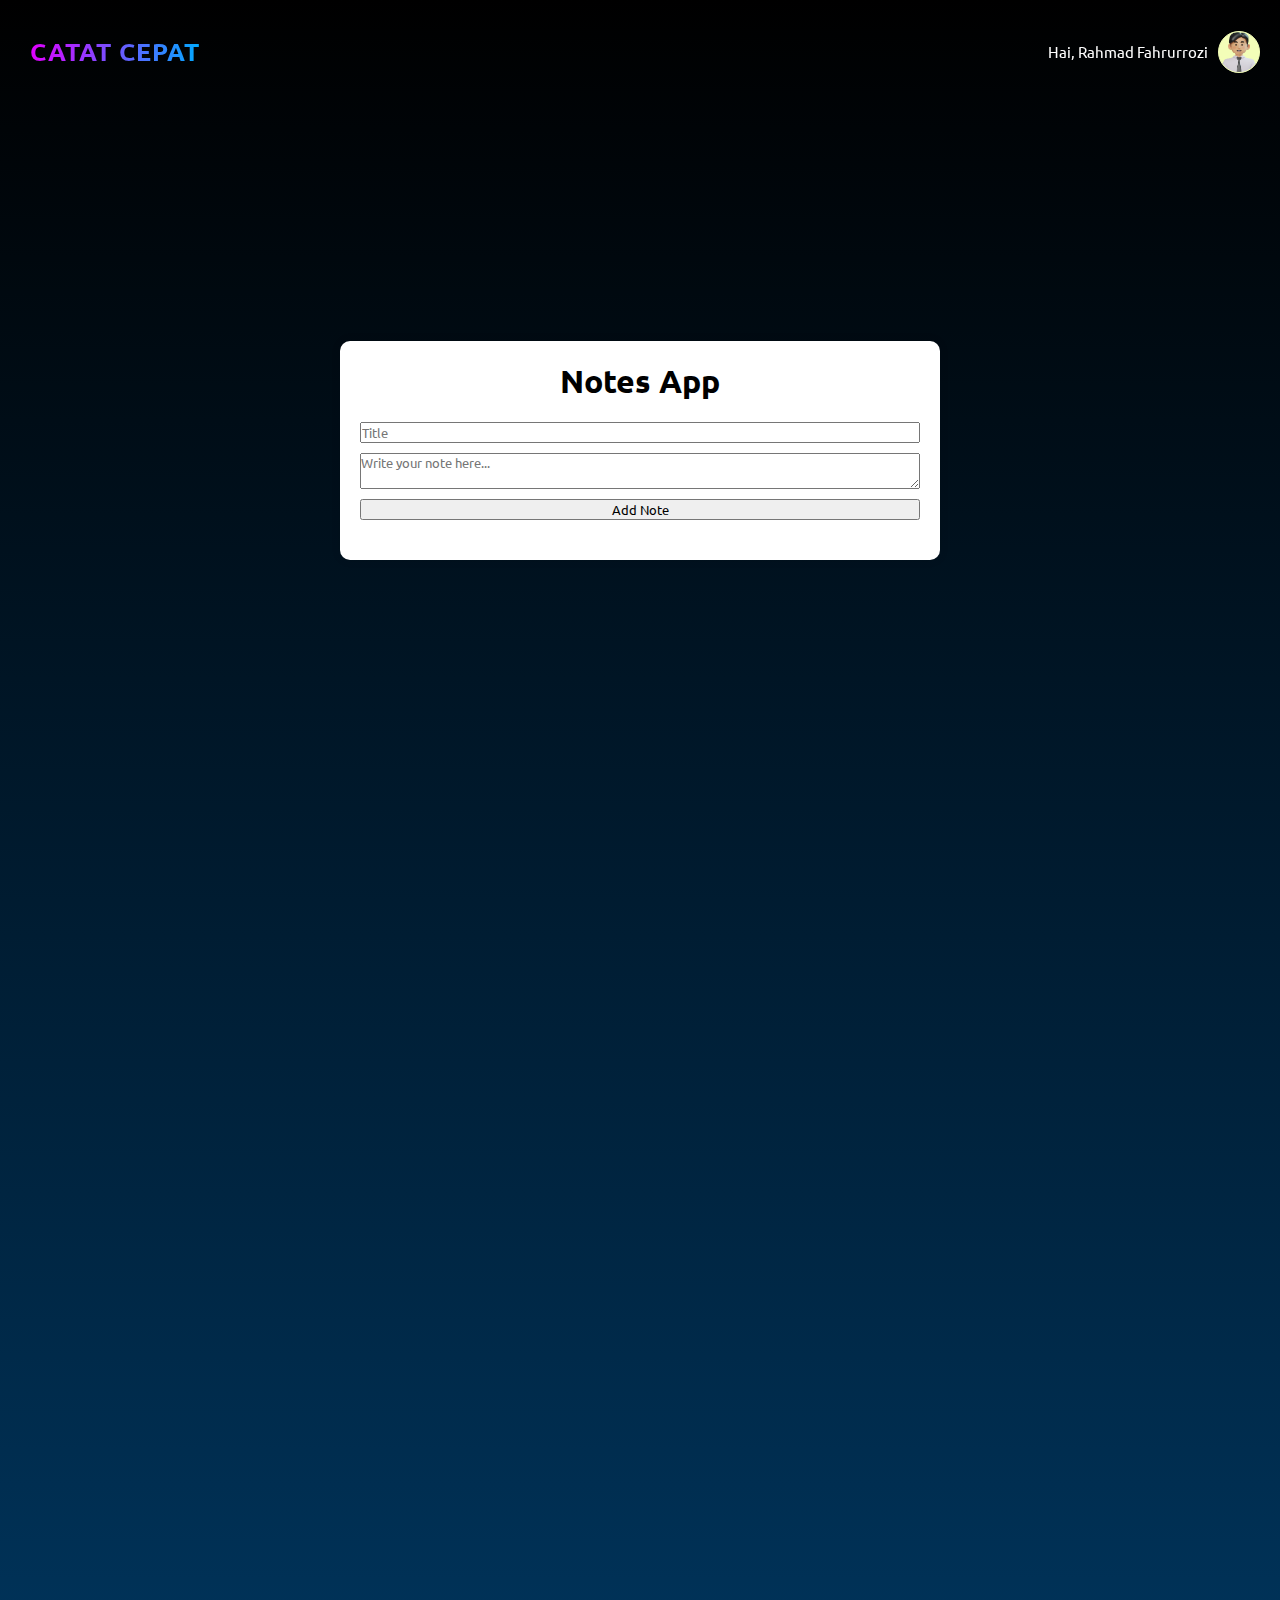
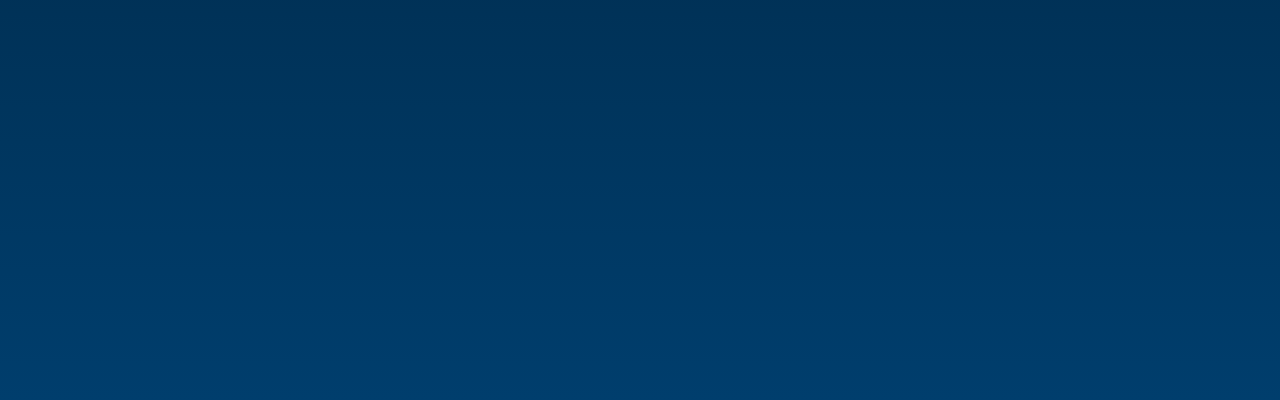
==== index.html @ a2e4c845 "add navbar component" ====
<!DOCTYPE html>
<html lang="en">
  <head>
    <meta charset="UTF-8" />
    <meta name="viewport" content="width=device-width, initial-scale=1.0" />
    <title>Notes App</title>
    <link rel="stylesheet" href="style.css" />
    <link rel="preconnect" href="https://fonts.googleapis.com" />
    <link rel="preconnect" href="https://fonts.gstatic.com" crossorigin />
    <link
      href="https://fonts.googleapis.com/css2?family=Ubuntu:ital,wght@0,300;0,400;0,500;0,700;1,300;1,400;1,500;1,700&display=swap"
      rel="stylesheet"
    />
  </head>
  <body>
    <navbar-component></navbar-component>
    <section class="container-section1">
      <div class="app">
        <header>
          <h1>Notes App</h1>
        </header>
        <main>
          <form id="note-form">
            <input type="text" id="title" placeholder="Title" required />
            <textarea
              id="body"
              placeholder="Write your note here..."
              required
            ></textarea>
            <button type="submit">Add Note</button>
          </form>
          <section id="notes-container">
            <note-element></note-element>
          </section>
        </main>
      </div>
    </section>

    <script src="app.js"></script>
    <script src="/components/navbar.js"></script>
  </body>
</html>
---- style.css ----
* {
  box-sizing: border-box;
  padding: 0;
  margin: 0;
  text-decoration: none;
  list-style-type: none;
  font-family: "ubuntu", sans-serif;
} /* style.css */

body {
  font-family: Arial, sans-serif;
  margin: 0;
  padding: 0;
  height: 2000px;
  background: rgb(0, 0, 0);
  background: -moz-linear-gradient(
    180deg,
    rgba(0, 0, 0, 1) 0%,
    rgba(0, 62, 109, 1) 100%
  );
  background: -webkit-linear-gradient(
    180deg,
    rgba(0, 0, 0, 1) 0%,
    rgba(0, 62, 109, 1) 100%
  );
  background: linear-gradient(
    180deg,
    rgba(0, 0, 0, 1) 0%,
    rgba(0, 62, 109, 1) 100%
  );
  filter: progid:DXImageTransform.Microsoft.gradient(startColorstr="#000000",endColorstr="#003e6d",GradientType=1);
}

.app {
  background: white;
  padding: 20px;
  border-radius: 10px;
  box-shadow: 0 0 10px rgba(0, 0, 0, 0.1);
  width: 100%;
  max-width: 600px;
}

.container-section1 {
  display: flex;
  flex-direction: column;
  justify-content: center;
  align-items: center;
  height: 100vh;
}

header {
  text-align: center;
  margin-bottom: 20px;
}

form {
  display: grid;
  gap: 10px;
}

#notes-container {
  display: grid;
  gap: 10px;
  margin-top: 20px;
}
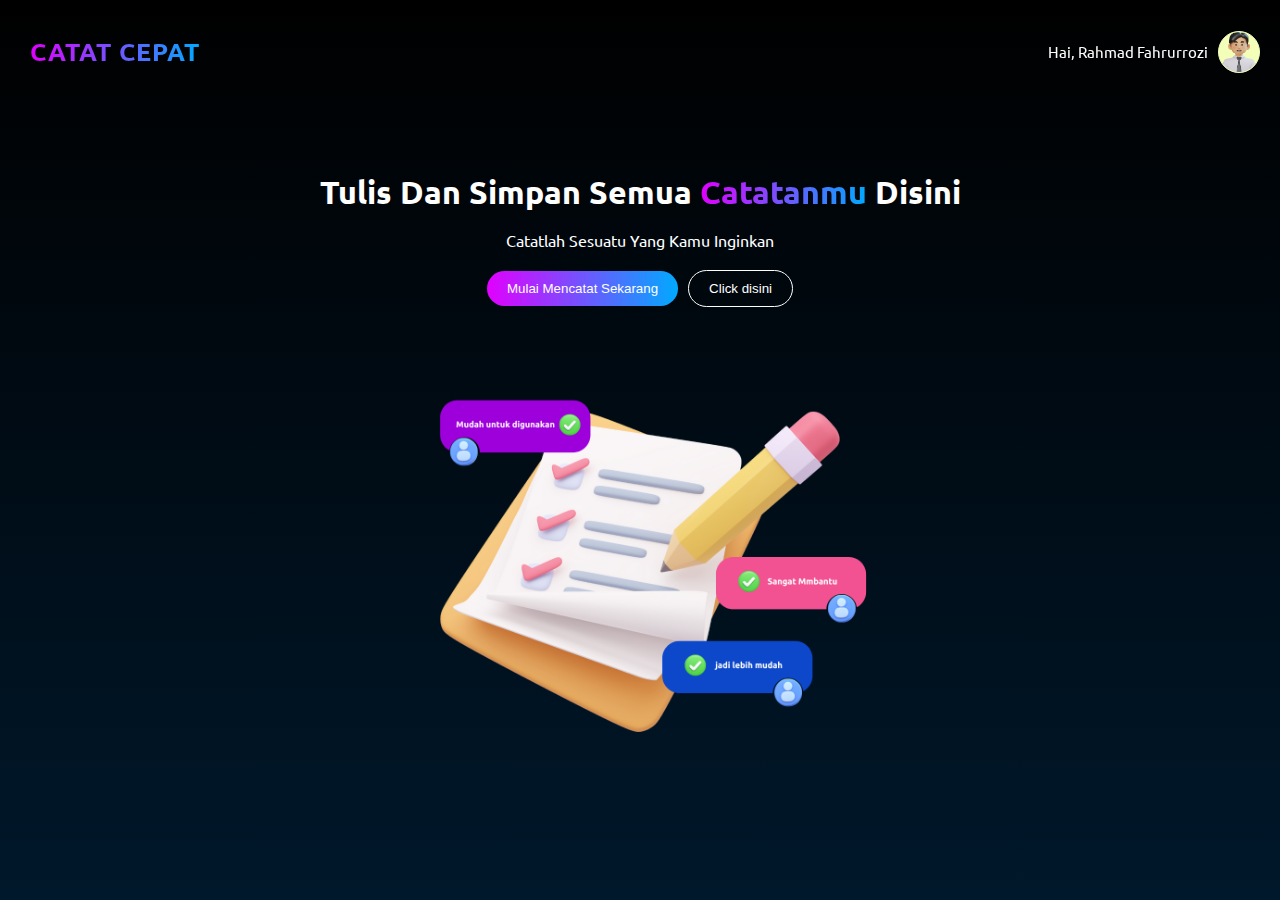
==== commit e3cadf60: "add custem element buttons,custom atribut and finish hero section" ====
--- a/index.html
+++ b/index.html
@@ -14,29 +14,25 @@
   </head>
   <body>
     <navbar-component></navbar-component>
-    <section class="container-section1">
-      <div class="app">
-        <header>
-          <h1>Notes App</h1>
-        </header>
-        <main>
-          <form id="note-form">
-            <input type="text" id="title" placeholder="Title" required />
-            <textarea
-              id="body"
-              placeholder="Write your note here..."
-              required
-            ></textarea>
-            <button type="submit">Add Note</button>
-          </form>
-          <section id="notes-container">
-            <note-element></note-element>
-          </section>
-        </main>
-      </div>
-    </section>
-
+    <main>
+      <section class="first-section">
+        <div>
+          <h1 class="tittle">
+            Tulis dan simpan semua <span>catatanmu</span> disini
+          </h1>
+          <p class="subtittle">Catatlah sesuatu yang kamu inginkan</p>
+          <div class="hero-buttons">
+            <button-left text="Mulai Mencatat Sekarang"></button-left>
+            <button-right text="Click disini"></button-right>
+          </div>
+        </div>
+        <div class="hero-images">
+          <img src="assets/note-image.png" alt="note-image" />
+        </div>
+      </section>
+    </main>
     <script src="app.js"></script>
     <script src="/components/navbar.js"></script>
+    <script src="/components/buttons.js"></script>
   </body>
 </html>
--- a/style.css
+++ b/style.css
@@ -11,55 +11,156 @@
   font-family: Arial, sans-serif;
   margin: 0;
   padding: 0;
-  height: 2000px;
+  height: 100vh;
   background: rgb(0, 0, 0);
   background: -moz-linear-gradient(
     180deg,
     rgba(0, 0, 0, 1) 0%,
+    rgba(0, 24, 43, 1) 100%,
     rgba(0, 62, 109, 1) 100%
   );
   background: -webkit-linear-gradient(
     180deg,
     rgba(0, 0, 0, 1) 0%,
+    rgba(0, 24, 43, 1) 100%,
     rgba(0, 62, 109, 1) 100%
   );
   background: linear-gradient(
     180deg,
     rgba(0, 0, 0, 1) 0%,
+    rgba(0, 24, 43, 1) 100%,
     rgba(0, 62, 109, 1) 100%
   );
   filter: progid:DXImageTransform.Microsoft.gradient(startColorstr="#000000",endColorstr="#003e6d",GradientType=1);
 }
 
-.app {
-  background: white;
-  padding: 20px;
-  border-radius: 10px;
-  box-shadow: 0 0 10px rgba(0, 0, 0, 0.1);
-  width: 100%;
-  max-width: 600px;
-}
-
-.container-section1 {
+.first-section {
+  padding-top: 5rem;
   display: flex;
-  flex-direction: column;
   justify-content: center;
   align-items: center;
   height: 100vh;
+  flex-direction: column;
+  text-align: center;
 }
 
-header {
-  text-align: center;
-  margin-bottom: 20px;
+.first-section .tittle {
+  font-size: 2rem;
+  color: #fff;
+  font-weight: bold;
+  text-transform: capitalize;
+  line-height: 1.2;
+  margin: 0 0 20px 0;
 }
 
-form {
-  display: grid;
+.first-section .tittle span {
+  background: linear-gradient(90deg, #e100ff, #00aaff);
+  -webkit-background-clip: text;
+  color: transparent;
+}
+
+.first-section .subtittle {
+  font-size: 1rem;
+  color: #fff;
+  text-transform: capitalize;
+  line-height: 1.2;
+  margin: 0 0 20px 0;
+}
+
+.hero-buttons {
+  display: flex;
+  justify-content: center;
+  align-items: center;
   gap: 10px;
 }
 
-#notes-container {
-  display: grid;
-  gap: 10px;
-  margin-top: 20px;
+.hero-images {
+  display: flex;
+  justify-content: center;
+  align-items: center;
 }
+
+.hero-images img {
+  width: 500px;
+  height: 500px;
+}
+
+/* Responsiveness */
+@media screen and (max-width: 1024px) {
+  .first-section .tittle {
+    font-size: 1.8rem;
+  }
+
+  .first-section .subtittle {
+    font-size: 0.9rem;
+  }
+
+  .hero-images img {
+    width: 400px;
+    height: 400px;
+  }
+}
+
+@media screen and (max-width: 768px) {
+  .first-section {
+    padding-top: 6rem;
+  }
+  .first-section .tittle {
+    font-size: 1.5rem;
+  }
+
+  .first-section .subtittle {
+    font-size: 0.8rem;
+  }
+
+  .hero-images img {
+    width: 300px;
+    height: 300px;
+  }
+
+  .hero-buttons {
+    flex-direction: column;
+  }
+
+  .hero-buttons button-left,
+  .hero-buttons button-right {
+    width: 100%;
+  }
+
+  .hero-buttons button-left:last-child,
+  .hero-buttons button-right:last-child {
+    margin-bottom: 0;
+  }
+}
+
+@media screen and (max-width: 480px) {
+  .first-section {
+    padding-top: 7rem;
+  }
+  .first-section .tittle {
+    font-size: 1.2rem;
+  }
+
+  .first-section .subtittle {
+    font-size: 0.7rem;
+  }
+
+  .hero-images img {
+    width: 200px;
+    height: 200px;
+  }
+
+  .hero-buttons {
+    flex-direction: column;
+  }
+
+  .hero-buttons button-left,
+  .hero-buttons button-right {
+    width: 100%;
+  }
+
+  .hero-buttons button-left:last-child,
+  .hero-buttons button-right:last-child {
+    margin-bottom: 0;
+  }
+}
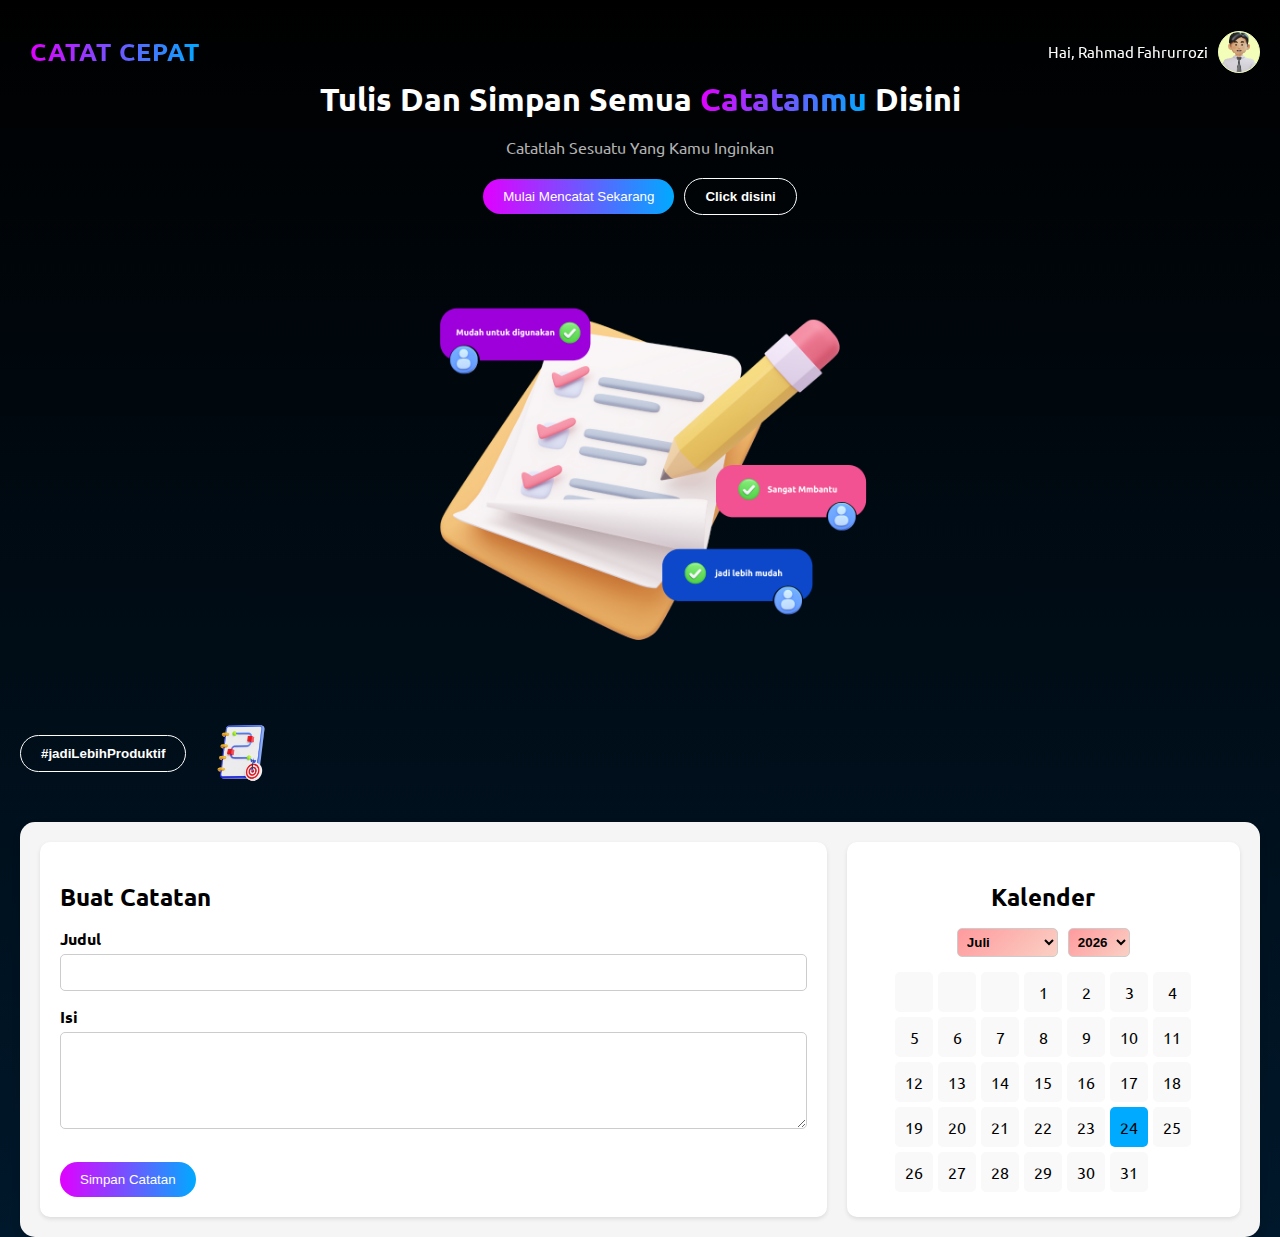
==== commit 82e17cd1: "add note form and fix other" ====
--- a/index.html
+++ b/index.html
@@ -23,16 +23,31 @@
           <p class="subtittle">Catatlah sesuatu yang kamu inginkan</p>
           <div class="hero-buttons">
             <button-left text="Mulai Mencatat Sekarang"></button-left>
-            <button-right text="Click disini"></button-right>
+            <button-right
+              id="scroll-to-note-form"
+              href="#note-form"
+              text="Click disini"
+            ></button-right>
           </div>
         </div>
         <div class="hero-images">
           <img src="assets/note-image.png" alt="note-image" />
         </div>
       </section>
+      <section id="note-form" class="notes-section">
+        <div class="notes-hashtag">
+          <button-right text="#jadiLebihProduktif"></button-right>
+          <img src="/assets/plan-3d.png" alt="produktif-icon" />
+        </div>
+        <note-form></note-form>
+        <div class="note-list">
+          <!-- Daftar catatan akan muncul di sini -->
+        </div>
+      </section>
     </main>
     <script src="app.js"></script>
     <script src="/components/navbar.js"></script>
     <script src="/components/buttons.js"></script>
+    <script src="/components/noteform.js"></script>
   </body>
 </html>
--- a/style.css
+++ b/style.css
@@ -11,7 +11,7 @@
   font-family: Arial, sans-serif;
   margin: 0;
   padding: 0;
-  height: 100vh;
+  height: 100%;
   background: rgb(0, 0, 0);
   background: -moz-linear-gradient(
     180deg,
@@ -39,7 +39,6 @@
   display: flex;
   justify-content: center;
   align-items: center;
-  height: 100vh;
   flex-direction: column;
   text-align: center;
 }
@@ -61,7 +60,7 @@
 
 .first-section .subtittle {
   font-size: 1rem;
-  color: #fff;
+  color: #b2b2b2;
   text-transform: capitalize;
   line-height: 1.2;
   margin: 0 0 20px 0;
@@ -83,6 +82,25 @@
 .hero-images img {
   width: 500px;
   height: 500px;
+}
+
+.notes-hashtag {
+  display: flex;
+  justify-content: start;
+  align-items: center;
+  padding-bottom: 30px;
+}
+
+.notes-hashtag img {
+  width: 70px;
+  height: 70px;
+}
+
+.notes-section button-right {
+  display: flex;
+  justify-content: start;
+  align-items: center;
+  padding: 20px;
 }
 
 /* Responsiveness */
@@ -111,6 +129,9 @@
 
   .first-section .subtittle {
     font-size: 0.8rem;
+  }
+  .notes-hashtag {
+    padding: 10px 0;
   }
 
   .hero-images img {
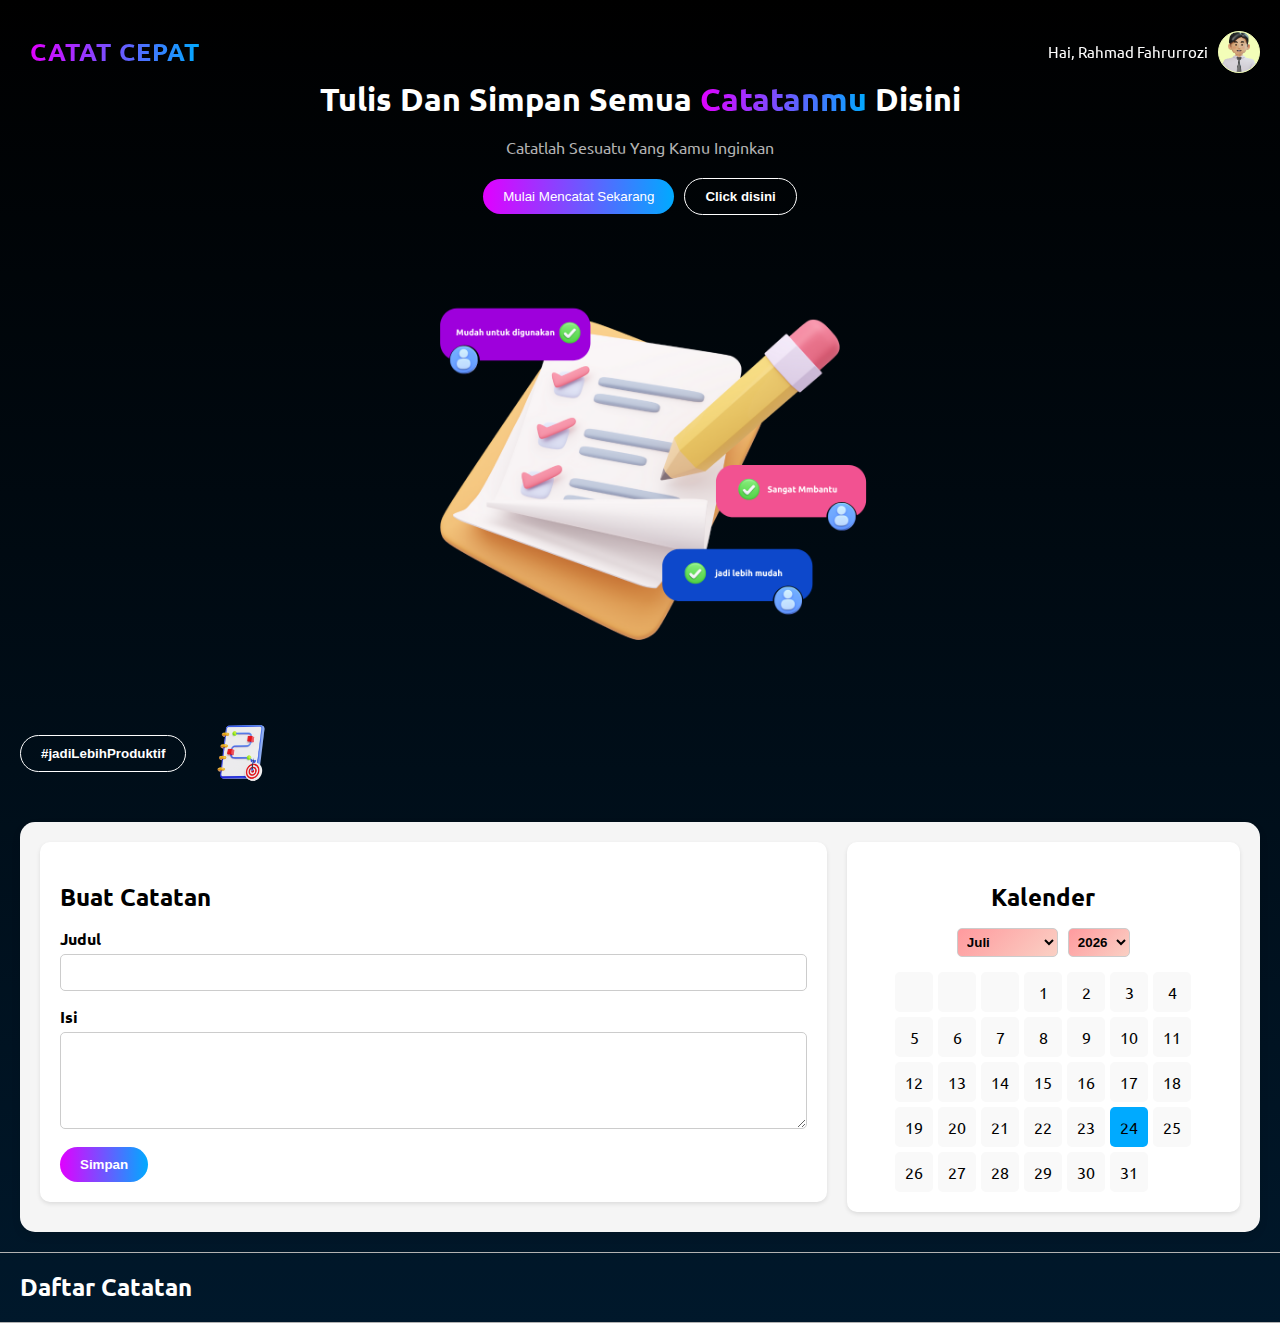
==== commit 06f8e353: "show data needed and fix other" ====
--- a/index.html
+++ b/index.html
@@ -17,10 +17,10 @@
     <main>
       <section class="first-section">
         <div>
-          <h1 class="tittle">
+          <h1 class="title">
             Tulis dan simpan semua <span>catatanmu</span> disini
           </h1>
-          <p class="subtittle">Catatlah sesuatu yang kamu inginkan</p>
+          <p class="subtitle">Catatlah sesuatu yang kamu inginkan</p>
           <div class="hero-buttons">
             <button-left text="Mulai Mencatat Sekarang"></button-left>
             <button-right
@@ -39,15 +39,22 @@
           <button-right text="#jadiLebihProduktif"></button-right>
           <img src="/assets/plan-3d.png" alt="produktif-icon" />
         </div>
-        <note-form></note-form>
-        <div class="note-list">
-          <!-- Daftar catatan akan muncul di sini -->
+        <div class="form-container">
+          <note-form></note-form>
+          <calendar-element></calendar-element>
         </div>
       </section>
+      <section class="notes-section">
+        <h2 class="notes-title">Daftar Catatan</h2>
+        <note-list></note-list>
+      </section>
     </main>
+    <script src="/components/list-item-note.js"></script>
     <script src="app.js"></script>
     <script src="/components/navbar.js"></script>
     <script src="/components/buttons.js"></script>
+    <script src="/components/calendar.js"></script>
     <script src="/components/noteform.js"></script>
+    <script type="module" src="/components/notelist.js"></script>
   </body>
 </html>
--- a/style.css
+++ b/style.css
@@ -4,8 +4,8 @@
   margin: 0;
   text-decoration: none;
   list-style-type: none;
-  font-family: "ubuntu", sans-serif;
-} /* style.css */
+  font-family: "Ubuntu", sans-serif;
+}
 
 body {
   font-family: Arial, sans-serif;
@@ -31,7 +31,7 @@
     rgba(0, 24, 43, 1) 100%,
     rgba(0, 62, 109, 1) 100%
   );
-  filter: progid:DXImageTransform.Microsoft.gradient(startColorstr="#000000",endColorstr="#003e6d",GradientType=1);
+  filter: progid:DXImageTransform.Microsoft.gradient(startColorstr="#000000", endColorstr="#003e6d", GradientType=1);
 }
 
 .first-section {
@@ -43,7 +43,7 @@
   text-align: center;
 }
 
-.first-section .tittle {
+.first-section .title {
   font-size: 2rem;
   color: #fff;
   font-weight: bold;
@@ -52,13 +52,13 @@
   margin: 0 0 20px 0;
 }
 
-.first-section .tittle span {
+.first-section .title span {
   background: linear-gradient(90deg, #e100ff, #00aaff);
   -webkit-background-clip: text;
   color: transparent;
 }
 
-.first-section .subtittle {
+.first-section .subtitle {
   font-size: 1rem;
   color: #b2b2b2;
   text-transform: capitalize;
@@ -103,13 +103,68 @@
   padding: 20px;
 }
 
+.form-container {
+  display: grid;
+  grid-template-columns: 2fr 1fr;
+  gap: 20px;
+  padding: 20px;
+  border-radius: 15px;
+  background: #f5f5f5;
+  box-shadow: 0 4px 8px rgba(0, 0, 0, 0.1);
+  margin: 0 20px;
+}
+
+.note-form {
+  display: flex;
+  flex-direction: column;
+}
+
+.note-form h2 {
+  margin-bottom: 15px;
+}
+
+.note-form label {
+  display: block;
+  margin-bottom: 5px;
+  font-weight: bold;
+}
+
+.note-form input,
+.note-form textarea {
+  width: 100%;
+  padding: 10px;
+  border: 1px solid #ccc;
+  border-radius: 5px;
+  box-sizing: border-box;
+  margin-bottom: 15px;
+}
+
+.note-form .error {
+  color: red;
+  font-size: 0.8em;
+  margin-top: -10px;
+  margin-bottom: 10px;
+}
+
+.notes-title {
+  font-size: 1.5rem;
+  color: #fff;
+  font-weight: bold;
+  text-transform: capitalize;
+  line-height: 1.2;
+  margin-top: 20px;
+  padding: 20px;
+  border-bottom: solid 1px #b2b2b2;
+  border-top: solid 1px #b2b2b2;
+}
+
 /* Responsiveness */
 @media screen and (max-width: 1024px) {
-  .first-section .tittle {
+  .first-section .title {
     font-size: 1.8rem;
   }
 
-  .first-section .subtittle {
+  .first-section .subtitle {
     font-size: 0.9rem;
   }
 
@@ -117,19 +172,25 @@
     width: 400px;
     height: 400px;
   }
+
+  .form-container {
+    grid-template-columns: 1fr;
+  }
 }
 
 @media screen and (max-width: 768px) {
   .first-section {
     padding-top: 6rem;
   }
-  .first-section .tittle {
+
+  .first-section .title {
     font-size: 1.5rem;
   }
 
-  .first-section .subtittle {
+  .first-section .subtitle {
     font-size: 0.8rem;
   }
+
   .notes-hashtag {
     padding: 10px 0;
   }
@@ -158,11 +219,12 @@
   .first-section {
     padding-top: 7rem;
   }
-  .first-section .tittle {
+
+  .first-section .title {
     font-size: 1.2rem;
   }
 
-  .first-section .subtittle {
+  .first-section .subtitle {
     font-size: 0.7rem;
   }
 
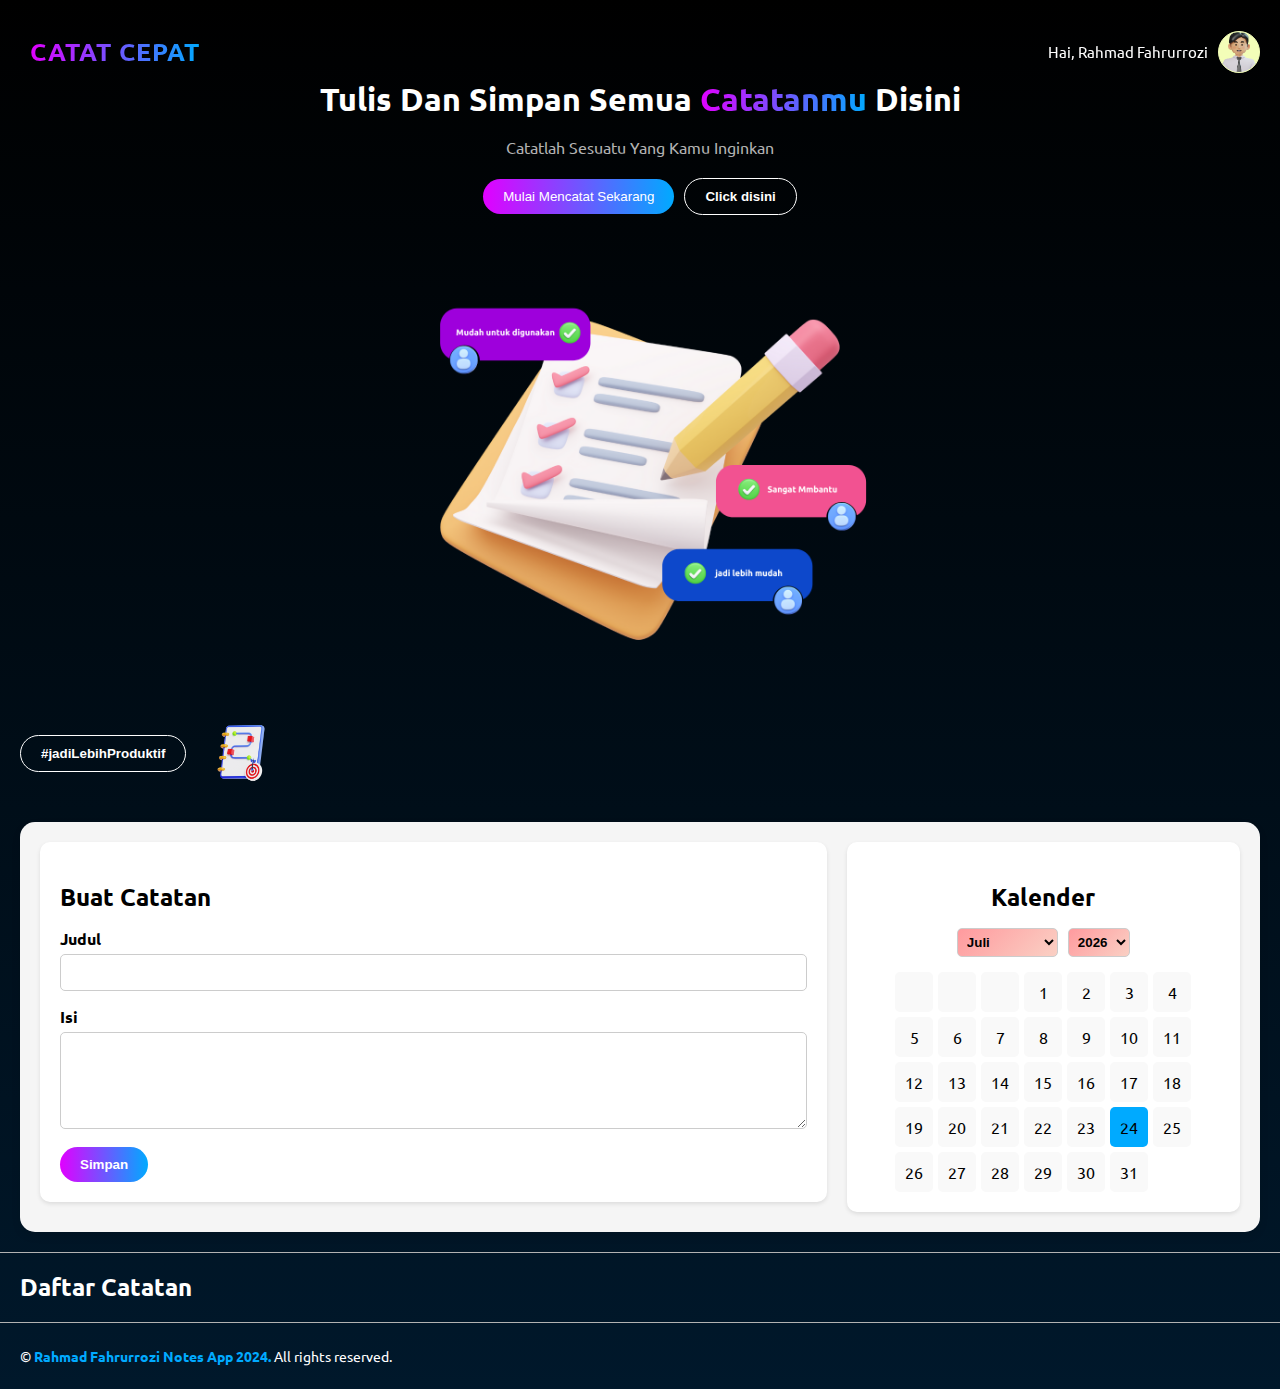
==== commit e41c3ce1: "add footer" ====
--- a/index.html
+++ b/index.html
@@ -49,12 +49,13 @@
         <note-list></note-list>
       </section>
     </main>
+    <footer-component></footer-component>
     <script src="/components/list-item-note.js"></script>
-    <script src="app.js"></script>
-    <script src="/components/navbar.js"></script>
-    <script src="/components/buttons.js"></script>
-    <script src="/components/calendar.js"></script>
-    <script src="/components/noteform.js"></script>
-    <script type="module" src="/components/notelist.js"></script>
+    <script src="/components/navbar.js" defer></script>
+    <script src="/components/buttons.js" defer></script>
+    <script src="/components/calendar.js" defer></script>
+    <script src="/components/noteform.js" defer></script>
+    <script type="module" src="/components/notelist.js" defer></script>
+    <script src="/components/footer.js" defer></script>
   </body>
 </html>
